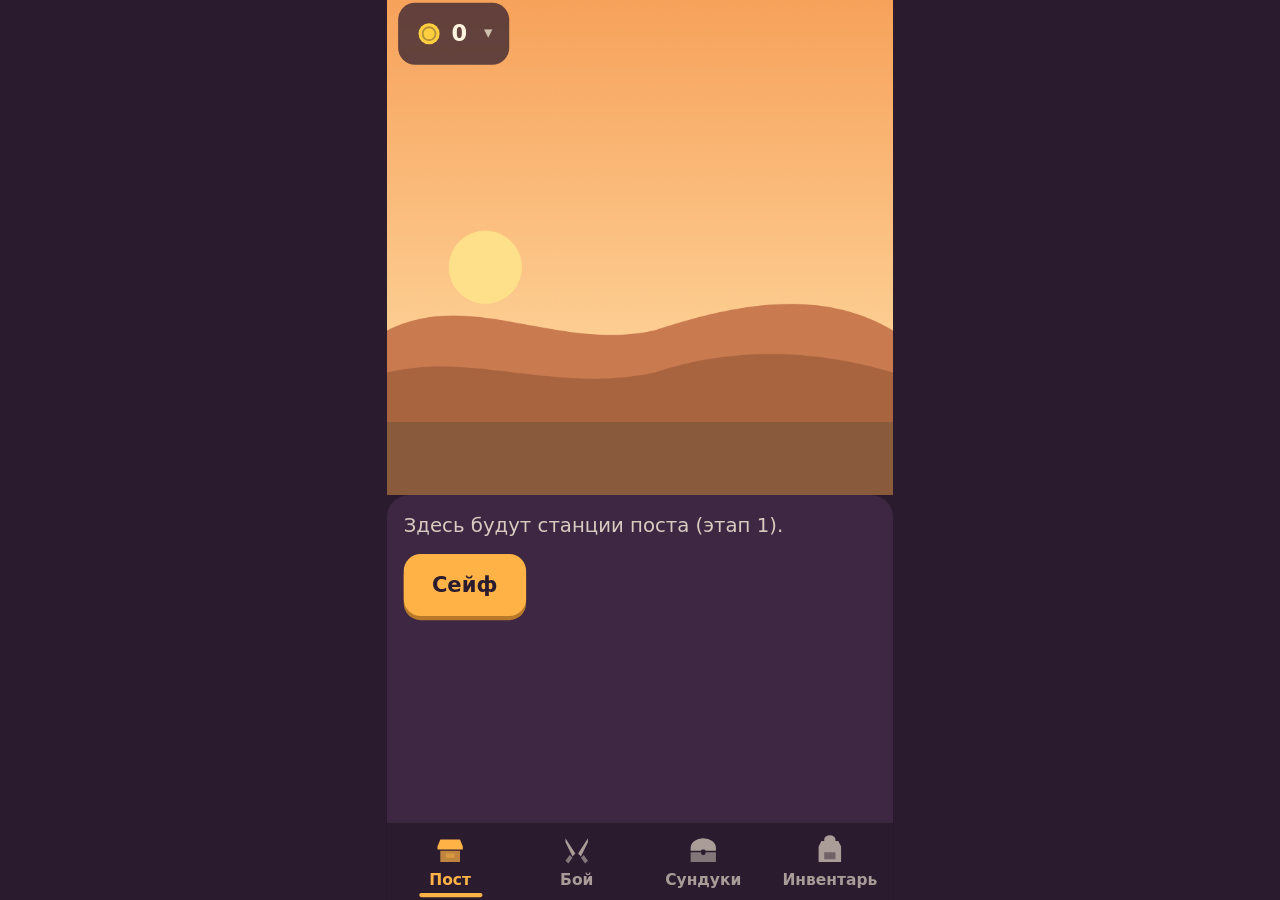
==== index.html @ 20f1e564 "Stage 0: skeleton (canvas 360x640, tabs, save with version, number format) Co-Authored-By: Claude So" ====
<!doctype html>
<html lang="ru">
<head>
<meta charset="utf-8">
<meta name="viewport" content="width=device-width, initial-scale=1, viewport-fit=cover, user-scalable=no">
<meta name="theme-color" content="#2a1b2e">
<title>Застава на Рубеже</title>
<link rel="stylesheet" href="style.css">
</head>
<body>
<div id="viewport">
  <div id="game">
    <canvas id="scene"></canvas>
    <div id="topbar"></div>
    <main id="panel"></main>
    <nav id="tabbar"></nav>
    <div id="toast" role="status" hidden></div>
  </div>
</div>
<script src="config.js"></script>
<script src="strings.ru.js"></script>
<script src="src/format.js"></script>
<script src="src/save.js"></script>
<script src="art/palette.js"></script>
<script src="art/icons.js"></script>
<script src="art/scene.js"></script>
<script src="src/ui.js"></script>
<script src="src/main.js"></script>
</body>
</html>
---- style.css ----
:root {
  --ui-bg: #2a1b2e; --ui-panel: #3d2742; --ui-text: #fff4e0; --ui-accent: #ffb347;
  --state-bad: #e0453a; --state-disabled: #7a6b78;
}
* { box-sizing: border-box; -webkit-tap-highlight-color: transparent; }
html, body { margin: 0; height: 100%; background: var(--ui-bg); overflow: hidden; overscroll-behavior: none; }
body { color: var(--ui-text); font: 14px/1.3 system-ui, -apple-system, "Segoe UI", Roboto, sans-serif; user-select: none; touch-action: manipulation; }
#viewport {
  position: fixed; inset: 0;
  padding: env(safe-area-inset-top) env(safe-area-inset-right) env(safe-area-inset-bottom) env(safe-area-inset-left);
}
#game { position: absolute; left: 50%; top: 50%; width: 360px; height: 640px; transform-origin: center; background: var(--ui-bg); overflow: hidden; }
#scene { position: absolute; left: 0; top: 0; width: 360px; height: 352px; display: block; }

/* верхняя полоса валют */
#topbar { position: absolute; left: 0; top: 0; width: 100%; height: 40px; z-index: 5; padding: 4px 8px; }
.cur-bar { display: flex; align-items: center; gap: 12px; min-height: 44px; margin-top: -2px; padding: 0 12px; border: 0; border-radius: 12px; background: rgba(42,27,46,.72); color: var(--ui-text); font: inherit; cursor: pointer; }
.chip { display: inline-flex; align-items: center; gap: 6px; }
.chip .val { font-size: 16px; font-variant-numeric: tabular-nums; }
.ico { display: inline-flex; width: 20px; height: 20px; }
.ico svg { width: 20px; height: 20px; }
.caret { opacity: .7; font-size: 12px; }
.cur-drop { position: absolute; left: 8px; top: 46px; min-width: 220px; padding: 8px 12px; border-radius: 12px; background: var(--ui-panel); box-shadow: 0 6px 18px rgba(0,0,0,.45); }
.cur-drop[hidden], [hidden] { display: none !important; }
.cur-drop-title { font-size: 12px; opacity: .7; margin-bottom: 4px; }
.cur-row { display: flex; align-items: center; gap: 8px; padding: 6px 0; }
.cur-row .nm { flex: 1; }
.cur-row .val { font-weight: 700; font-variant-numeric: tabular-nums; }

/* панель вкладки */
#panel { position: absolute; left: 0; top: 352px; width: 360px; height: 232px; padding: 12px; background: var(--ui-panel); border-radius: 16px 16px 0 0; overflow-y: auto; }
.hint { margin: 0 0 12px; opacity: .8; }
.btn { min-width: 44px; min-height: 44px; padding: 0 20px; border: 0; border-radius: 12px; background: var(--ui-accent); color: #2a1b2e; font-weight: 700; font-size: 15px; font-family: inherit; box-shadow: 0 3px 0 #b87a2a; cursor: pointer; }
.btn:active { transform: translateY(2px); box-shadow: 0 1px 0 #b87a2a; }
.segment { display: flex; gap: 4px; padding: 4px; margin-bottom: 12px; border-radius: 12px; background: var(--ui-bg); }
.seg-btn { flex: 1; min-height: 44px; border: 0; border-radius: 9px; background: transparent; color: var(--ui-text); font-weight: 600; font-size: 15px; font-family: inherit; cursor: pointer; }
.seg-btn.active { background: var(--ui-accent); color: #2a1b2e; }

/* нижние вкладки */
#tabbar { position: absolute; left: 0; bottom: 0; width: 100%; height: 56px; display: flex; background: var(--ui-bg); border-top: 1px solid rgba(255,255,255,.08); }
.tab-btn { position: relative; flex: 1; min-height: 44px; display: flex; flex-direction: column; align-items: center; justify-content: center; gap: 2px; border: 0; background: transparent; color: rgba(255,244,224,.6); font-weight: 600; font-size: 11px; font-family: inherit; cursor: pointer; }
.tab-btn.active { color: var(--ui-accent); }
.tab-btn.active::after { content: ""; position: absolute; left: 25%; right: 25%; bottom: 2px; height: 3px; border-radius: 2px; background: var(--ui-accent); }
.tab-btn .dot { position: absolute; top: 5px; left: calc(50% + 6px); width: 8px; height: 8px; border-radius: 50%; background: var(--state-bad); border: 1.5px solid var(--ui-bg); box-sizing: content-box; }

#toast { position: absolute; left: 50%; bottom: 70px; transform: translateX(-50%); max-width: 320px; padding: 10px 16px; border-radius: 12px; background: rgba(0,0,0,.8); color: var(--ui-text); text-align: center; z-index: 20; }

@media (prefers-reduced-motion: reduce) { * { transition: none !important; animation: none !important; } }
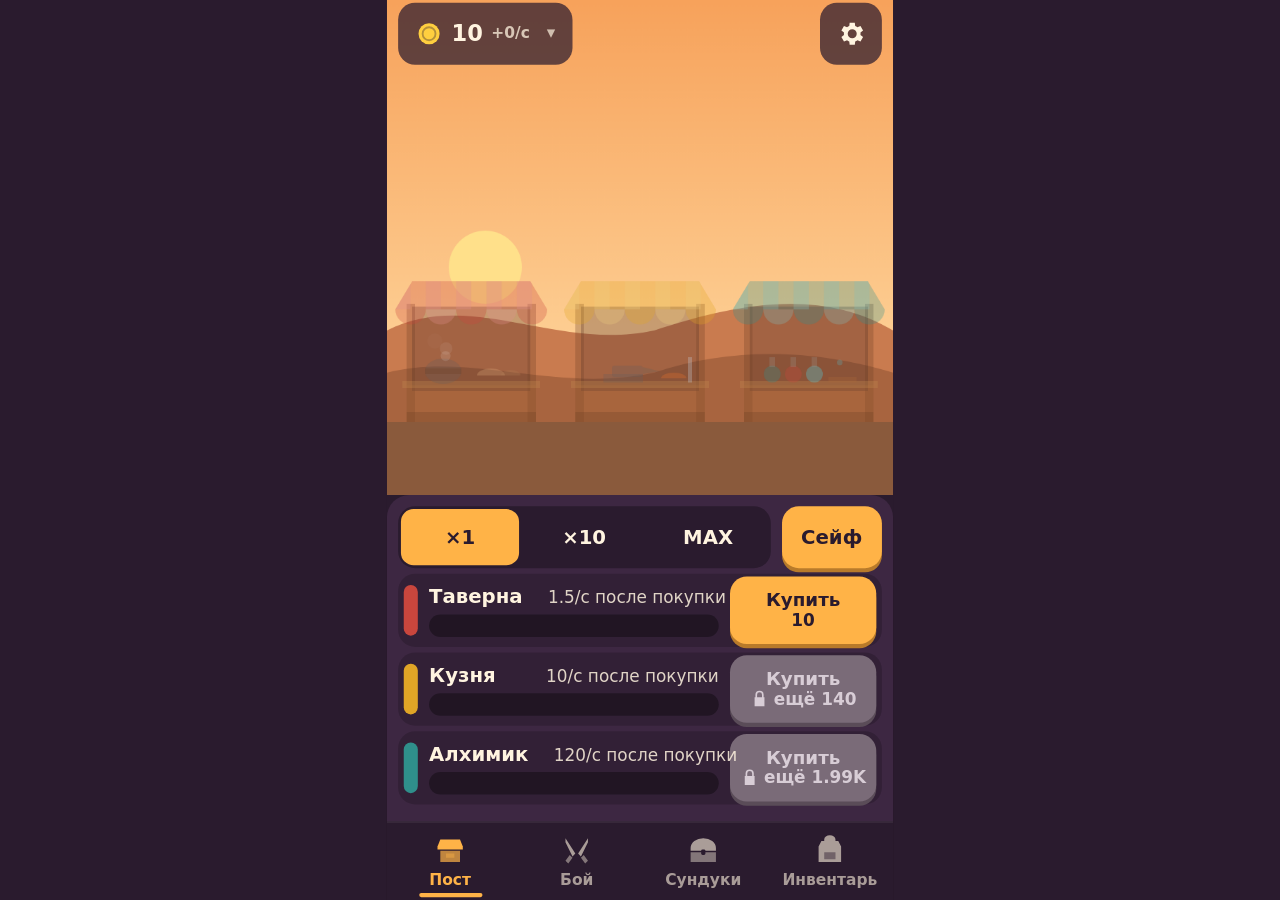
==== commit b5ba8de9: "Stage 1: post economy (stations, customers, tips, milestones, export/import) Co-Authored-By: Claude " ====
--- a/index.html
+++ b/index.html
@@ -20,10 +20,17 @@
 <script src="config.js"></script>
 <script src="strings.ru.js"></script>
 <script src="src/format.js"></script>
+<script src="src/economy.js"></script>
 <script src="src/save.js"></script>
 <script src="art/palette.js"></script>
 <script src="art/icons.js"></script>
+<script src="art/people.js"></script>
+<script src="art/stations.js"></script>
+<script src="art/fx.js"></script>
 <script src="art/scene.js"></script>
+<script src="src/post.js"></script>
+<script src="src/ui_post.js"></script>
+<script src="src/settings.js"></script>
 <script src="src/ui.js"></script>
 <script src="src/main.js"></script>
 </body>
--- a/style.css
+++ b/style.css
@@ -28,7 +28,7 @@
 .cur-row .val { font-weight: 700; font-variant-numeric: tabular-nums; }
 
 /* панель вкладки */
-#panel { position: absolute; left: 0; top: 352px; width: 360px; height: 232px; padding: 12px; background: var(--ui-panel); border-radius: 16px 16px 0 0; overflow-y: auto; }
+#panel { position: absolute; left: 0; top: 352px; width: 360px; height: 232px; padding: 8px; background: var(--ui-panel); border-radius: 16px 16px 0 0; overflow-y: auto; }
 .hint { margin: 0 0 12px; opacity: .8; }
 .btn { min-width: 44px; min-height: 44px; padding: 0 20px; border: 0; border-radius: 12px; background: var(--ui-accent); color: #2a1b2e; font-weight: 700; font-size: 15px; font-family: inherit; box-shadow: 0 3px 0 #b87a2a; cursor: pointer; }
 .btn:active { transform: translateY(2px); box-shadow: 0 1px 0 #b87a2a; }
@@ -46,3 +46,41 @@
 #toast { position: absolute; left: 50%; bottom: 70px; transform: translateX(-50%); max-width: 320px; padding: 10px 16px; border-radius: 12px; background: rgba(0,0,0,.8); color: var(--ui-text); text-align: center; z-index: 20; }
 
 @media (prefers-reduced-motion: reduce) { * { transition: none !important; animation: none !important; } }
+
+/* верхняя полоса: доход в секунду и настройки */
+.chip .income { font-size: 11px; opacity: .75; font-weight: 600; }
+.gear { position: absolute; right: 8px; top: 2px; width: 44px; height: 44px; border: 0; border-radius: 12px; background: rgba(42,27,46,.72); color: var(--ui-text); display: grid; place-items: center; cursor: pointer; }
+
+/* вкладка «Пост» */
+.post-head { display: flex; gap: 8px; align-items: center; height: 44px; margin-bottom: 4px; }
+.segment.mini { flex: 1; margin: 0; padding: 2px; }
+.segment.mini .seg-btn { min-height: 40px; font-size: 14px; }
+.btn.small { min-height: 44px; padding: 0 14px; font-size: 14px; }
+.btn.ghost { background: transparent; color: var(--ui-text); box-shadow: inset 0 0 0 2px rgba(255,244,224,.3); }
+.st-list { display: flex; flex-direction: column; gap: 4px; }
+.st-row { display: flex; align-items: center; gap: 8px; min-height: 52px; padding: 2px 4px; border-radius: 12px; background: rgba(0,0,0,.18); }
+.st-dot { flex: none; width: 10px; align-self: stretch; border-radius: 5px; margin: 6px 0; }
+.st-info { flex: 1; min-width: 0; }
+.st-top { display: flex; align-items: baseline; gap: 6px; white-space: nowrap; }
+.st-name { font-size: 14px; }
+.st-lvl { font-size: 12px; opacity: .8; }
+.st-mult { font-size: 12px; color: var(--ui-accent); font-weight: 700; }
+.st-rate { margin-left: auto; font-size: 12px; opacity: .85; font-variant-numeric: tabular-nums; }
+.ms { position: relative; height: 16px; margin-top: 3px; border-radius: 8px; background: rgba(0,0,0,.35); overflow: hidden; }
+.ms-fill { position: absolute; left: 0; top: 0; bottom: 0; background: #8a5a3c; border-radius: 8px; transition: width .2s; }
+.ms-label { position: absolute; inset: 0; display: grid; place-items: center; font-size: 11px; font-weight: 700; font-variant-numeric: tabular-nums; text-shadow: 0 1px 2px rgba(0,0,0,.6); }
+.buy { flex: none; width: 104px; min-height: 48px; padding: 4px 6px; border: 0; border-radius: 12px; background: var(--ui-accent); color: #2a1b2e; font-family: inherit; display: flex; flex-direction: column; align-items: center; justify-content: center; line-height: 1.15; box-shadow: 0 3px 0 #b87a2a; cursor: pointer; }
+.buy:active { transform: translateY(2px); box-shadow: 0 1px 0 #b87a2a; }
+.buy-l1 { font-size: 13px; font-weight: 800; }
+.buy-l2 { font-size: 12px; font-weight: 700; display: inline-flex; align-items: center; gap: 3px; font-variant-numeric: tabular-nums; }
+.buy.off { background: var(--state-disabled); color: #d8cdd6; box-shadow: 0 3px 0 #5a4c58; }
+.buy.pulse { animation: pulse 1s ease-in-out infinite; }
+@keyframes pulse { 50% { transform: scale(1.06); box-shadow: 0 0 0 4px rgba(255,179,71,.35), 0 3px 0 #b87a2a; } }
+
+/* настройки */
+.modal { position: absolute; inset: 0; z-index: 30; display: grid; place-items: center; padding: 16px; background: rgba(0,0,0,.6); }
+.modal-box { width: 100%; padding: 16px; border-radius: 16px; background: var(--ui-panel); }
+.modal-box h2 { margin: 0 0 8px; font-size: 18px; }
+.save-text { width: 100%; margin: 4px 0 12px; padding: 8px; border: 0; border-radius: 10px; background: var(--ui-bg); color: var(--ui-text); font: 12px ui-monospace, Consolas, monospace; resize: none; user-select: text; -webkit-user-select: text; }
+.modal-row { display: flex; gap: 8px; }
+.modal-row .btn { flex: 1; padding: 0 8px; }
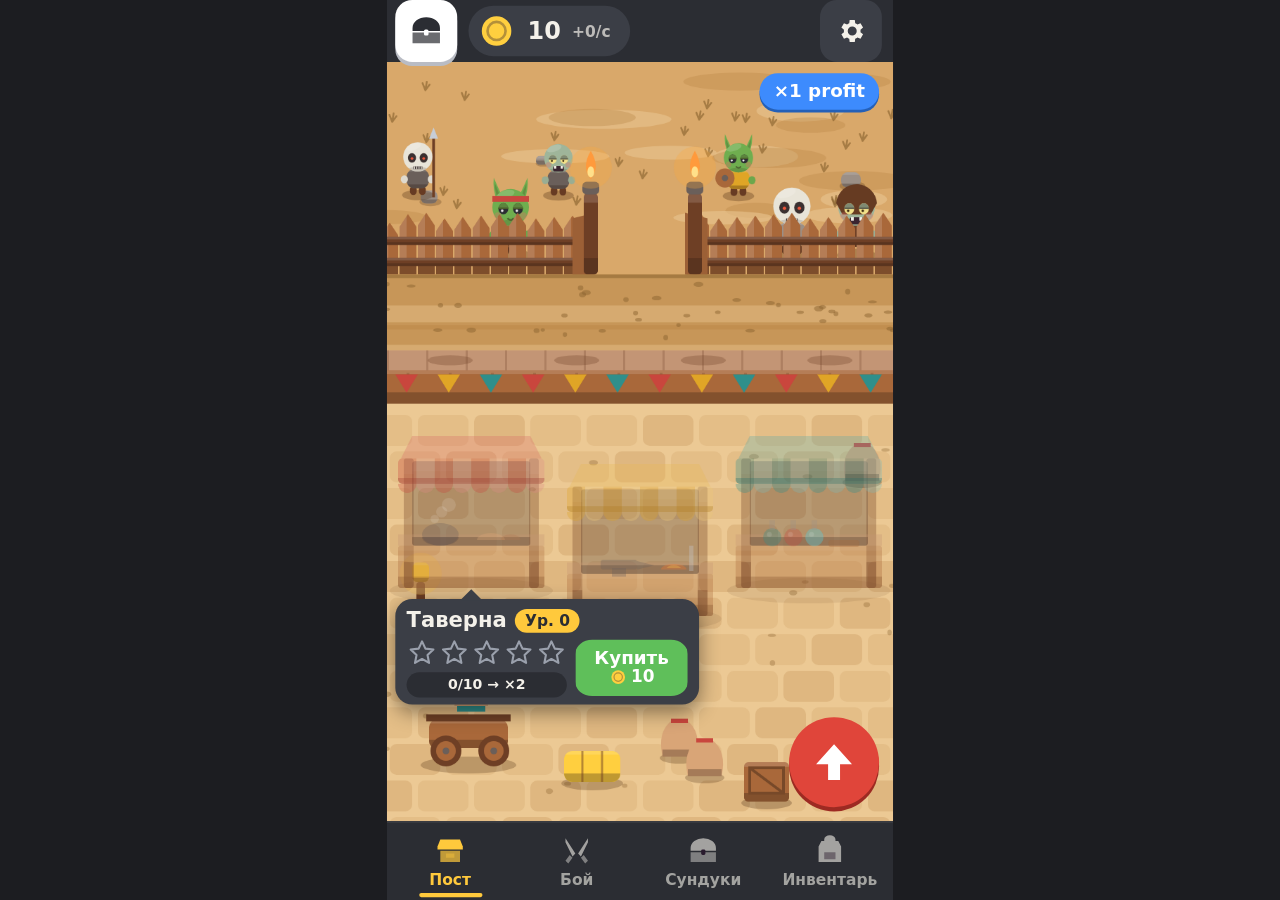
==== commit 34de547c: "Stage 1.5: move live game to front-view layout (slots, walking workers, station tooltip with hold-to" ====
--- a/index.html
+++ b/index.html
@@ -11,8 +11,9 @@
 <div id="viewport">
   <div id="game">
     <canvas id="scene"></canvas>
+    <div id="hud"></div>
     <div id="topbar"></div>
-    <main id="panel"></main>
+    <main id="panel" hidden></main>
     <nav id="tabbar"></nav>
     <div id="toast" role="status" hidden></div>
   </div>
@@ -21,17 +22,18 @@
 <script src="strings.ru.js"></script>
 <script src="src/format.js"></script>
 <script src="src/economy.js"></script>
+<script src="src/hold.js"></script>
+<script src="src/slots.js"></script>
 <script src="src/save.js"></script>
 <script src="art/palette.js"></script>
 <script src="art/icons.js"></script>
-<script src="art/people.js"></script>
-<script src="art/stations.js"></script>
+<script src="art/post_art.js"></script>
+<script src="art/battle_bg.js"></script>
 <script src="art/fx.js"></script>
-<script src="art/scene.js"></script>
 <script src="src/post.js"></script>
-<script src="src/ui_post.js"></script>
+<script src="src/ui.js"></script>
+<script src="src/ui_card.js"></script>
 <script src="src/settings.js"></script>
-<script src="src/ui.js"></script>
 <script src="src/main.js"></script>
 </body>
 </html>
--- a/style.css
+++ b/style.css
@@ -1,86 +1,96 @@
 :root {
-  --ui-bg: #2a1b2e; --ui-panel: #3d2742; --ui-text: #fff4e0; --ui-accent: #ffb347;
-  --state-bad: #e0453a; --state-disabled: #7a6b78;
+  --ui-bg: #2b2d33; --ui-panel: #3b3e46; --ui-panel-light: #4a4e58; --ui-text: #f4f1ea; --ui-yellow: #ffc93c; --ui-blue: #3d8bfd;
+  --ok: #5fbf5a; --bad: #e0453a; --disabled: #6b6f78;
+  --topbar-h: 44px; --tabbar-h: 56px;
 }
 * { box-sizing: border-box; -webkit-tap-highlight-color: transparent; }
-html, body { margin: 0; height: 100%; background: var(--ui-bg); overflow: hidden; overscroll-behavior: none; }
-body { color: var(--ui-text); font: 14px/1.3 system-ui, -apple-system, "Segoe UI", Roboto, sans-serif; user-select: none; touch-action: manipulation; }
-#viewport {
-  position: fixed; inset: 0;
-  padding: env(safe-area-inset-top) env(safe-area-inset-right) env(safe-area-inset-bottom) env(safe-area-inset-left);
-}
+html, body { margin: 0; height: 100%; background: #1c1d21; overflow: hidden; overscroll-behavior: none; }
+body { color: var(--ui-text); font: 14px/1.25 system-ui, -apple-system, "Segoe UI", Roboto, sans-serif; user-select: none; -webkit-user-select: none; touch-action: manipulation; }
+[hidden] { display: none !important; }
+button { font-family: inherit; cursor: pointer; }
+
+#viewport { position: fixed; inset: 0; padding: env(safe-area-inset-top) env(safe-area-inset-right) env(safe-area-inset-bottom) env(safe-area-inset-left); }
 #game { position: absolute; left: 50%; top: 50%; width: 360px; height: 640px; transform-origin: center; background: var(--ui-bg); overflow: hidden; }
-#scene { position: absolute; left: 0; top: 0; width: 360px; height: 352px; display: block; }
+#scene { position: absolute; left: 0; top: var(--topbar-h); width: 360px; display: block; }
+#hud { position: absolute; inset: 0; pointer-events: none; }
+#hud > * { pointer-events: auto; }
 
-/* верхняя полоса валют */
-#topbar { position: absolute; left: 0; top: 0; width: 100%; height: 40px; z-index: 5; padding: 4px 8px; }
-.cur-bar { display: flex; align-items: center; gap: 12px; min-height: 44px; margin-top: -2px; padding: 0 12px; border: 0; border-radius: 12px; background: rgba(42,27,46,.72); color: var(--ui-text); font: inherit; cursor: pointer; }
-.chip { display: inline-flex; align-items: center; gap: 6px; }
-.chip .val { font-size: 16px; font-variant-numeric: tabular-nums; }
+/* ---------- верхняя зона: Сейф · валюты · настройки ---------- */
+#topbar { position: absolute; left: 0; top: 0; width: 100%; height: var(--topbar-h); display: flex; align-items: center; gap: 8px; padding: 0 8px; background: var(--ui-bg); z-index: 6; }
+.safe { flex: none; width: 44px; height: 44px; margin-left: -2px; border: 0; border-radius: 12px; background: #fff; color: #2b2d33; display: grid; place-items: center; box-shadow: 0 3px 0 #b9bcc4; }
+.safe:active { transform: translateY(2px); box-shadow: 0 1px 0 #b9bcc4; }
+.cur-bar { flex: 1; min-width: 0; height: 44px; padding: 0; border: 0; background: transparent; color: var(--ui-text); display: flex; align-items: center; gap: 8px; text-align: left; }
+.pill { display: inline-flex; align-items: center; gap: 8px; height: 36px; padding: 0 14px 0 6px; border-radius: 18px; background: var(--ui-panel); font-size: 17px; font-variant-numeric: tabular-nums; white-space: nowrap; }
+.pill .val { font-weight: 800; }
+.pill .income { font-size: 11px; font-weight: 600; opacity: .7; }
 .ico { display: inline-flex; width: 20px; height: 20px; }
-.ico svg { width: 20px; height: 20px; }
-.caret { opacity: .7; font-size: 12px; }
-.cur-drop { position: absolute; left: 8px; top: 46px; min-width: 220px; padding: 8px 12px; border-radius: 12px; background: var(--ui-panel); box-shadow: 0 6px 18px rgba(0,0,0,.45); }
-.cur-drop[hidden], [hidden] { display: none !important; }
+.ico svg { width: 20px; height: 20px; display: block; }
+.pill .ico, .pill .ico svg { width: 28px; height: 28px; }
+.gear { flex: none; width: 44px; height: 44px; border: 0; border-radius: 12px; background: var(--ui-panel); color: var(--ui-text); display: grid; place-items: center; }
+.cur-drop { position: absolute; left: 58px; top: 46px; min-width: 230px; padding: 8px 12px; border-radius: 12px; background: var(--ui-panel); box-shadow: 0 6px 18px rgba(0,0,0,.45); }
 .cur-drop-title { font-size: 12px; opacity: .7; margin-bottom: 4px; }
 .cur-row { display: flex; align-items: center; gap: 8px; padding: 6px 0; }
 .cur-row .nm { flex: 1; }
 .cur-row .val { font-weight: 700; font-variant-numeric: tabular-nums; }
 
-/* панель вкладки */
-#panel { position: absolute; left: 0; top: 352px; width: 360px; height: 232px; padding: 8px; background: var(--ui-panel); border-radius: 16px 16px 0 0; overflow-y: auto; }
+/* ---------- оверлей поста ---------- */
+.upcircle { border-radius: 50%; background: var(--bad); display: grid; place-items: center; box-shadow: 0 3px 0 #9d2a22; }
+.stn-up { position: absolute; width: 44px; height: 44px; padding: 0; border: 0; background: transparent; display: grid; place-items: center; }   /* зона нажатия 44×44 */
+.stn-up .upcircle { width: 26px; height: 26px; animation: pulse 1.2s ease-in-out infinite; }
+.stn-up svg { width: 15px; height: 15px; }
+.catalog { position: absolute; right: 10px; bottom: calc(var(--tabbar-h) + 10px); width: 64px; height: 64px; padding: 0; border: 0; }
+.catalog > svg { width: 34px; height: 34px; }
+.catalog.pulse { animation: pulse 1.2s ease-in-out infinite; }
+.catalog .badge { position: absolute; right: -4px; top: -4px; min-width: 24px; height: 24px; padding: 0 6px; border-radius: 12px; background: #fff; color: var(--bad); font-weight: 900; font-size: 14px; display: grid; place-items: center; box-shadow: 0 2px 0 rgba(0,0,0,.25); }
+.profit { position: absolute; right: 10px; top: calc(var(--topbar-h) + 8px); height: 26px; padding: 0 10px; display: flex; align-items: center; border-radius: 13px; background: var(--ui-blue); color: #fff; font-weight: 800; font-size: 13px; box-shadow: 0 2px 0 #2460b8; }
+@keyframes pulse { 50% { transform: scale(1.08); } }
+
+/* ---------- тултип-карточка станции ---------- */
+.card { position: absolute; width: 216px; padding: 6px 8px 5px; border-radius: 12px; background: var(--ui-panel); box-shadow: 0 5px 14px rgba(0,0,0,.45);
+  display: grid; grid-template-columns: 1fr 80px; grid-template-rows: auto 22px 18px; column-gap: 6px; row-gap: 3px; }
+.card::before { content: ""; position: absolute; top: -7px; left: var(--tail, 50%); margin-left: -8px; border: 8px solid transparent; border-top: 0; border-bottom-color: var(--ui-panel); }
+.card h3 { grid-column: 1 / 3; margin: 0; height: 18px; display: flex; align-items: center; gap: 6px; white-space: nowrap; font-size: 15px; }
+.card h3 .lv { font-size: 11px; padding: 0 7px; line-height: 17px; border-radius: 9px; background: var(--ui-yellow); color: #2b2d33; font-weight: 800; }
+.stars { grid-column: 1; grid-row: 2; display: flex; justify-content: space-between; align-items: center; padding: 0 1px; }   /* только показывают, не нажимаются */
+.star svg { display: block; width: 20px; height: 20px; }
+.star.next svg { animation: pulse 1.2s ease-in-out infinite; }
+.bar { grid-column: 1; grid-row: 3; position: relative; height: 18px; border-radius: 9px; background: var(--ui-bg); overflow: hidden; }
+.bar i { position: absolute; left: 0; top: 0; bottom: 0; background: var(--ui-blue); border-radius: 9px; }
+.bar span { position: absolute; inset: 0; display: grid; place-items: center; font-size: 10px; font-weight: 800; white-space: nowrap; font-variant-numeric: tabular-nums; }
+/* кнопка покупки: зона нажатия 80×44, видимая часть 40 px */
+.buy { grid-column: 2; grid-row: 2 / 4; height: 44px; align-self: center; margin: -1px 0; border: 0; border-top: 2px solid transparent; border-bottom: 2px solid transparent; background-clip: padding-box; border-radius: 12px; background-color: var(--ok); color: #fff;
+  display: flex; flex-direction: column; align-items: center; justify-content: center; line-height: 1.05; white-space: nowrap; -webkit-touch-callout: none; touch-action: manipulation; }
+.buy .b1 { font-size: 13px; font-weight: 900; }
+.buy small { font-size: 12px; font-weight: 800; display: flex; align-items: center; gap: 3px; font-variant-numeric: tabular-nums; }
+.buy small svg { width: 13px; height: 13px; }
+.buy.off { background-color: var(--disabled); color: #d8dbe2; }
+.buy.holding { transform: translateY(1px) scale(.97); filter: brightness(1.12); }
+
+/* ---------- панели вкладок-заглушек (Бой, Сундуки, Инвентарь) ---------- */
+#panel { position: absolute; left: 0; bottom: var(--tabbar-h); width: 360px; height: 232px; padding: 10px; background: var(--ui-panel); border-radius: 16px 16px 0 0; overflow-y: auto; }
 .hint { margin: 0 0 12px; opacity: .8; }
-.btn { min-width: 44px; min-height: 44px; padding: 0 20px; border: 0; border-radius: 12px; background: var(--ui-accent); color: #2a1b2e; font-weight: 700; font-size: 15px; font-family: inherit; box-shadow: 0 3px 0 #b87a2a; cursor: pointer; }
-.btn:active { transform: translateY(2px); box-shadow: 0 1px 0 #b87a2a; }
 .segment { display: flex; gap: 4px; padding: 4px; margin-bottom: 12px; border-radius: 12px; background: var(--ui-bg); }
-.seg-btn { flex: 1; min-height: 44px; border: 0; border-radius: 9px; background: transparent; color: var(--ui-text); font-weight: 600; font-size: 15px; font-family: inherit; cursor: pointer; }
-.seg-btn.active { background: var(--ui-accent); color: #2a1b2e; }
+.seg-btn { flex: 1; min-height: 44px; border: 0; border-radius: 9px; background: transparent; color: var(--ui-text); font-weight: 600; font-size: 15px; }
+.seg-btn.active { background: var(--ui-yellow); color: #2b2d33; }
+.btn { min-width: 44px; min-height: 44px; padding: 0 14px; border: 0; border-radius: 12px; background: var(--ui-yellow); color: #2b2d33; font-weight: 700; font-size: 14px; box-shadow: 0 3px 0 #b88f1c; }
+.btn:active { transform: translateY(2px); box-shadow: 0 1px 0 #b88f1c; }
+.btn.ghost { background: transparent; color: var(--ui-text); box-shadow: inset 0 0 0 2px rgba(244,241,234,.3); }
 
-/* нижние вкладки */
-#tabbar { position: absolute; left: 0; bottom: 0; width: 100%; height: 56px; display: flex; background: var(--ui-bg); border-top: 1px solid rgba(255,255,255,.08); }
-.tab-btn { position: relative; flex: 1; min-height: 44px; display: flex; flex-direction: column; align-items: center; justify-content: center; gap: 2px; border: 0; background: transparent; color: rgba(255,244,224,.6); font-weight: 600; font-size: 11px; font-family: inherit; cursor: pointer; }
-.tab-btn.active { color: var(--ui-accent); }
-.tab-btn.active::after { content: ""; position: absolute; left: 25%; right: 25%; bottom: 2px; height: 3px; border-radius: 2px; background: var(--ui-accent); }
-.tab-btn .dot { position: absolute; top: 5px; left: calc(50% + 6px); width: 8px; height: 8px; border-radius: 50%; background: var(--state-bad); border: 1.5px solid var(--ui-bg); box-sizing: content-box; }
+/* ---------- нижние вкладки ---------- */
+#tabbar { position: absolute; left: 0; bottom: 0; width: 100%; height: var(--tabbar-h); display: flex; background: var(--ui-bg); border-top: 1px solid rgba(255,255,255,.08); z-index: 6; }
+.tab-btn { position: relative; flex: 1; min-height: 44px; display: flex; flex-direction: column; align-items: center; justify-content: center; gap: 2px; border: 0; background: transparent; color: rgba(244,241,234,.6); font-weight: 600; font-size: 11px; }
+.tab-btn.active { color: var(--ui-yellow); }
+.tab-btn.active::after { content: ""; position: absolute; left: 25%; right: 25%; bottom: 2px; height: 3px; border-radius: 2px; background: var(--ui-yellow); }
+.tab-btn .dot { position: absolute; top: 5px; left: calc(50% + 6px); width: 8px; height: 8px; border-radius: 50%; background: var(--bad); border: 1.5px solid var(--ui-bg); box-sizing: content-box; }
 
-#toast { position: absolute; left: 50%; bottom: 70px; transform: translateX(-50%); max-width: 320px; padding: 10px 16px; border-radius: 12px; background: rgba(0,0,0,.8); color: var(--ui-text); text-align: center; z-index: 20; }
+#toast { position: absolute; left: 50%; bottom: calc(var(--tabbar-h) + 84px); transform: translateX(-50%); max-width: 320px; padding: 10px 16px; border-radius: 12px; background: rgba(0,0,0,.82); color: var(--ui-text); text-align: center; z-index: 20; }
 
-@media (prefers-reduced-motion: reduce) { * { transition: none !important; animation: none !important; } }
-
-/* верхняя полоса: доход в секунду и настройки */
-.chip .income { font-size: 11px; opacity: .75; font-weight: 600; }
-.gear { position: absolute; right: 8px; top: 2px; width: 44px; height: 44px; border: 0; border-radius: 12px; background: rgba(42,27,46,.72); color: var(--ui-text); display: grid; place-items: center; cursor: pointer; }
-
-/* вкладка «Пост» */
-.post-head { display: flex; gap: 8px; align-items: center; height: 44px; margin-bottom: 4px; }
-.segment.mini { flex: 1; margin: 0; padding: 2px; }
-.segment.mini .seg-btn { min-height: 40px; font-size: 14px; }
-.btn.small { min-height: 44px; padding: 0 14px; font-size: 14px; }
-.btn.ghost { background: transparent; color: var(--ui-text); box-shadow: inset 0 0 0 2px rgba(255,244,224,.3); }
-.st-list { display: flex; flex-direction: column; gap: 4px; }
-.st-row { display: flex; align-items: center; gap: 8px; min-height: 52px; padding: 2px 4px; border-radius: 12px; background: rgba(0,0,0,.18); }
-.st-dot { flex: none; width: 10px; align-self: stretch; border-radius: 5px; margin: 6px 0; }
-.st-info { flex: 1; min-width: 0; }
-.st-top { display: flex; align-items: baseline; gap: 6px; white-space: nowrap; }
-.st-name { font-size: 14px; }
-.st-lvl { font-size: 12px; opacity: .8; }
-.st-mult { font-size: 12px; color: var(--ui-accent); font-weight: 700; }
-.st-rate { margin-left: auto; font-size: 12px; opacity: .85; font-variant-numeric: tabular-nums; }
-.ms { position: relative; height: 16px; margin-top: 3px; border-radius: 8px; background: rgba(0,0,0,.35); overflow: hidden; }
-.ms-fill { position: absolute; left: 0; top: 0; bottom: 0; background: #8a5a3c; border-radius: 8px; transition: width .2s; }
-.ms-label { position: absolute; inset: 0; display: grid; place-items: center; font-size: 11px; font-weight: 700; font-variant-numeric: tabular-nums; text-shadow: 0 1px 2px rgba(0,0,0,.6); }
-.buy { flex: none; width: 104px; min-height: 48px; padding: 4px 6px; border: 0; border-radius: 12px; background: var(--ui-accent); color: #2a1b2e; font-family: inherit; display: flex; flex-direction: column; align-items: center; justify-content: center; line-height: 1.15; box-shadow: 0 3px 0 #b87a2a; cursor: pointer; }
-.buy:active { transform: translateY(2px); box-shadow: 0 1px 0 #b87a2a; }
-.buy-l1 { font-size: 13px; font-weight: 800; }
-.buy-l2 { font-size: 12px; font-weight: 700; display: inline-flex; align-items: center; gap: 3px; font-variant-numeric: tabular-nums; }
-.buy.off { background: var(--state-disabled); color: #d8cdd6; box-shadow: 0 3px 0 #5a4c58; }
-.buy.pulse { animation: pulse 1s ease-in-out infinite; }
-@keyframes pulse { 50% { transform: scale(1.06); box-shadow: 0 0 0 4px rgba(255,179,71,.35), 0 3px 0 #b87a2a; } }
-
-/* настройки */
+/* ---------- настройки (экспорт/импорт) ---------- */
 .modal { position: absolute; inset: 0; z-index: 30; display: grid; place-items: center; padding: 16px; background: rgba(0,0,0,.6); }
 .modal-box { width: 100%; padding: 16px; border-radius: 16px; background: var(--ui-panel); }
 .modal-box h2 { margin: 0 0 8px; font-size: 18px; }
 .save-text { width: 100%; margin: 4px 0 12px; padding: 8px; border: 0; border-radius: 10px; background: var(--ui-bg); color: var(--ui-text); font: 12px ui-monospace, Consolas, monospace; resize: none; user-select: text; -webkit-user-select: text; }
 .modal-row { display: flex; gap: 8px; }
 .modal-row .btn { flex: 1; padding: 0 8px; }
+
+@media (prefers-reduced-motion: reduce) { * { transition: none !important; animation: none !important; } }
